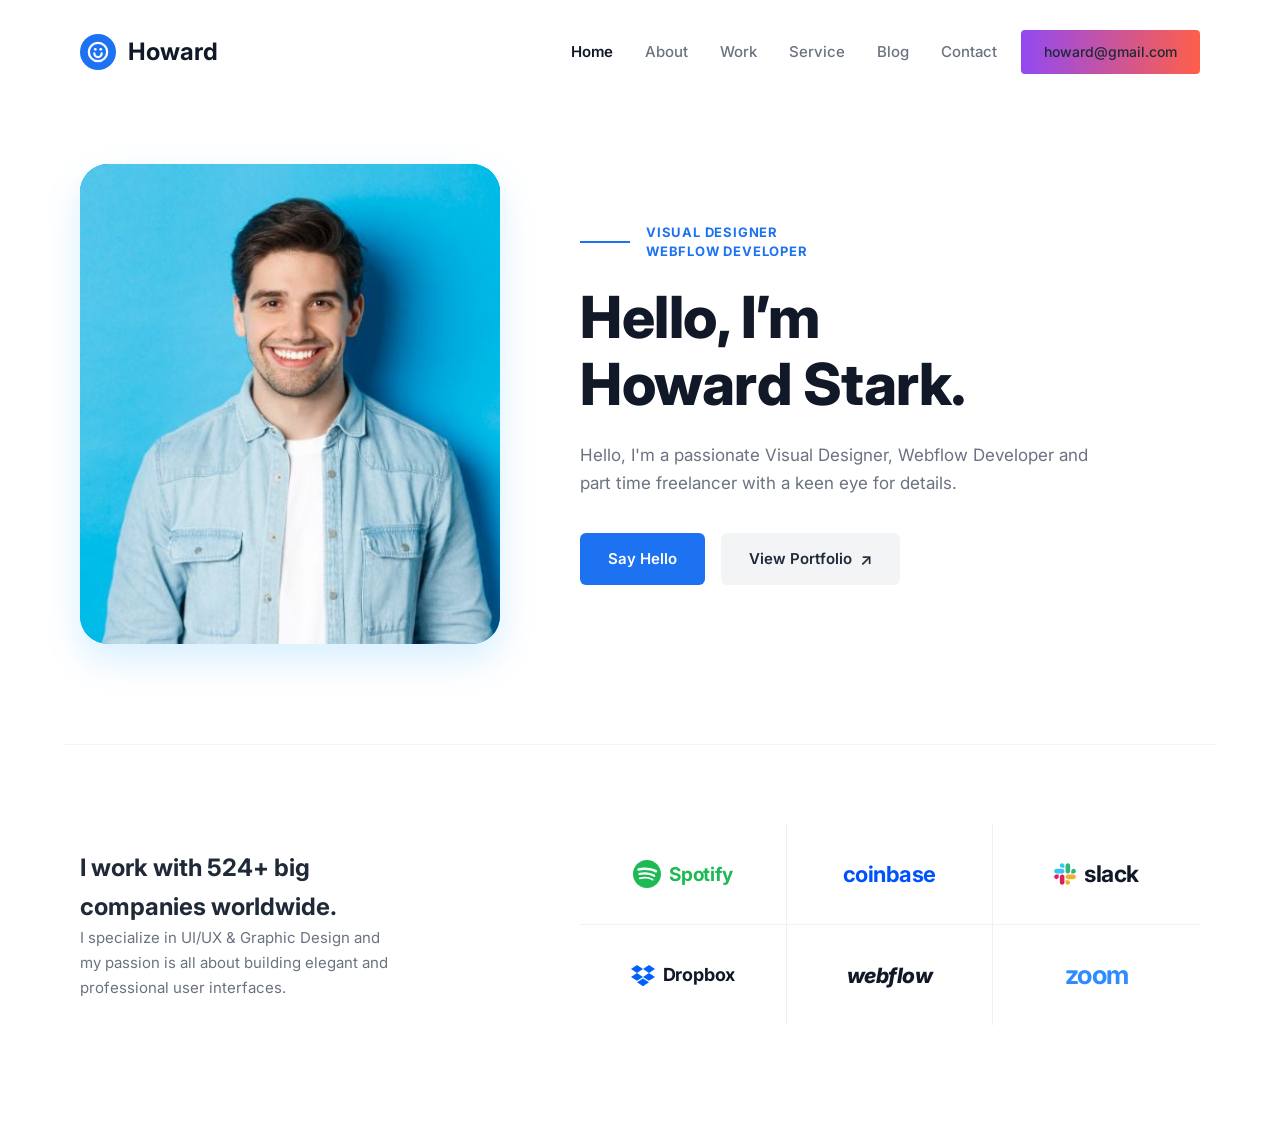
==== howard.html @ aff5c428 "update" ====
<!DOCTYPE html>
<html lang="vi">
<head>
  <meta charset="UTF-8">
  <meta name="viewport" content="width=device-width, initial-scale=1.0">
  <title>Howard</title>
  <link rel="preconnect" href="https://fonts.googleapis.com">
  <link rel="preconnect" href="https://fonts.gstatic.com" crossorigin>
  <link href="https://fonts.googleapis.com/css2?family=Inter:wght@400;500;600;700;800&display=swap" rel="stylesheet">
  
  <link rel="stylesheet" href="styles.css">
</head>
<body>

  <header class="header">
    <div class="container">
      <nav class="navbar">
        <a href="#" class="logo">
          <div class="logo-icon">
            <svg width="22" height="22" viewBox="0 0 24 24" fill="none" stroke="currentColor" stroke-width="2.5" stroke-linecap="round" stroke-linejoin="round">
              <circle cx="12" cy="12" r="10"></circle>
              <path d="M8 13.5a4 4 0 0 0 8 0"></path>
              <line x1="9" y1="9" x2="9.01" y2="9" stroke-width="3"></line>
              <line x1="15" y1="9" x2="15.01" y2="9" stroke-width="3"></line>
            </svg>
          </div>
          <span>Howard</span>
        </a>

        <ul class="nav-menu">
          <li><a href="#" class="nav-link active">Home</a></li>
          <li><a href="#about" class="nav-link">About</a></li>
          <li><a href="#work" class="nav-link">Work</a></li>
          <li><a href="#service" class="nav-link">Service</a></li>
          <li><a href="#blog" class="nav-link">Blog</a></li>
          <li><a href="#contact" class="nav-link">Contact</a></li>
        </ul>

        <a href="mailto:howard@gmail.com" class="header-email-btn">howard@gmail.com</a>
      </nav>
    </div>
  </header>

  <main class="main">
    <div class="container">
      <div class="main-wrapper">
        
        <div class="main-image-column">
          <div class="main-image-box">
            <img 
              src="images/img1.avif" 
              alt="Howard"
            >
          </div>
        </div>

        <div class="main-content-column">
          <div class="main-badge">
            <span class="main-badge-line"></span>
            <div class="main-badge-text">VISUAL DESIGNER<br>WEBFLOW DEVELOPER
            </div>
          </div>

          <h1 class="main-title">Hello, I’m<br>Howard Stark.
          </h1>

          <p class="main-description">Hello, I'm a passionate Visual Designer, Webflow Developer and part time freelancer with a keen eye for details.</p>

          <div class="main-actions">
            <a href="#contact" class="btn btn-primary">Say Hello</a>
            <a href="#portfolio" class="btn btn-secondary">
              View Portfolio <span class="btn-icon">&#8599;</span>
            </a>
          </div>
        </div>

      </div>
    </div>
  </main>

  <section class="content1">
    <div class="container">
      <div class="content1-wrapper">
        <div class="content1-info">
          <h2 class="content1-tittle">
            I work with 524+ big <br> companies worldwide.
          </h2>
          <p class="content1-description">
            I specialize in UI/UX & Graphic Design and <br>
            my passion is all about building elegant and <br>
            professional user interfaces.
          </p>
        </div>

        <div class="content1-grid">
                    <div class="content1-item">
            <div class="brand brand-spotify">
              <svg class="brand-icon" viewBox="0 0 24 24" fill="#1DB954" width="28" height="28">
                <path d="M12 0C5.373 0 0 5.373 0 12s5.373 12 12 12 12-5.373 12-12S18.627 0 12 0zm5.498 17.306c-.215.353-.674.464-1.027.25-2.82-1.722-6.37-2.112-10.55-1.157-.403.092-.807-.16-.9-.563-.092-.403.16-.807.563-.9 4.577-1.045 8.508-.598 11.66 1.343.354.214.464.674.254 1.027zm1.468-3.262c-.27.44-.848.578-1.288.308-3.227-1.984-8.147-2.557-11.964-1.398-.498.151-1.03-.136-1.181-.634-.151-.498.136-1.03.634-1.181 4.364-1.325 9.794-.683 13.491 1.587.44.27.578.848.308 1.328zm.126-3.4c-3.87-2.298-10.254-2.51-13.946-1.388-.593.18-1.223-.157-1.403-.75-.18-.593.157-1.223.75-1.403 4.243-1.288 11.285-1.036 15.753 1.617.533.316.707 1.008.391 1.541-.316.533-1.008.707-1.545.383z"/>
              </svg>
              <span class="brand-text spotify-text">Spotify</span>
            </div>
          </div>

          <!-- 2. Coinbase -->
          <div class="content1-item">
            <div class="brand brand-coinbase">
              <span class="brand-text coinbase-text">coinbase</span>
            </div>
          </div>

          <!-- 3. Slack -->
          <div class="content1-item">
            <div class="brand brand-slack">
              <svg class="brand-icon" viewBox="0 0 127 127" width="22" height="22">
                <path d="M27.2 80c0 7.3-5.9 13.2-13.2 13.2C6.7 93.2.8 87.3.8 80c0-7.3 5.9-13.2 13.2-13.2h13.2V80zm6.6 0c0-7.3 5.9-13.2 13.2-13.2 7.3 0 13.2 5.9 13.2 13.2v33c0 7.3-5.9 13.2-13.2 13.2-7.3 0-13.2-5.9-13.2-13.2V80z" fill="#E01E5A"/>
                <path d="M47 27.2c-7.3 0-13.2-5.9-13.2-13.2C33.8 6.7 39.7.8 47 .8c7.3 0 13.2 5.9 13.2 13.2v13.2H47zm0 6.6c7.3 0 13.2 5.9 13.2 13.2 0 7.3-5.9 13.2-13.2 13.2H14C6.7 60.2.8 54.3.8 47c0-7.3 5.9-13.2 13.2-13.2H47z" fill="#36C5F0"/>
                <path d="M99.8 47c0-7.3 5.9-13.2 13.2-13.2 7.3 0 13.2 5.9 13.2 13.2 0 7.3-5.9 13.2-13.2 13.2H99.8V47zm-6.6 0c0 7.3-5.9 13.2-13.2 13.2-7.3 0-13.2-5.9-13.2-13.2V14c0-7.3 5.9-13.2 13.2-13.2 7.3 0 13.2 5.9 13.2 13.2V47z" fill="#2EB67D"/>
                <path d="M80 99.8c7.3 0 13.2 5.9 13.2 13.2 0 7.3-5.9 13.2-13.2 13.2-7.3 0-13.2-5.9-13.2-13.2V99.8H80zm0-6.6c-7.3 0-13.2-5.9-13.2-13.2 0-7.3 5.9-13.2 13.2-13.2h33c7.3 0 13.2 5.9 13.2 13.2 0 7.3-5.9 13.2-13.2 13.2H80z" fill="#ECB22E"/>
              </svg>
              <span class="brand-text slack-text">slack</span>
            </div>
          </div>

          <!-- 4. Dropbox -->
          <div class="content1-item">
            <div class="brand brand-dropbox">
              <svg class="brand-icon" viewBox="0 0 24 24" fill="#0061FF" width="24" height="24">
                <path d="M6 2l6 3.96L6 9.92 0 5.96 6 2zm12 0l6 3.96-6 3.96-6-3.96L18 2zM0 13.88l6-3.96 6 3.96-6 3.96-6-3.96zm24 0l-6-3.96-6 3.96 6 3.96 6-3.96zM6 19.34l6-3.96 6 3.96-6 3.96-6-3.96z"/>
              </svg>
              <span class="brand-text dropbox-text">Dropbox</span>
            </div>
          </div>

          <!-- 5. Webflow -->
          <div class="content1-item">
            <div class="brand brand-webflow">
              <span class="brand-text webflow-text">webflow</span>
            </div>
          </div>

          <!-- 6. Zoom -->
          <div class="content1-item">
            <div class="brand brand-zoom">
              <span class="brand-text zoom-text">zoom</span>
            </div>
          </div>

        </div>
      </div>
    </div>
  </section>
</body>
</html>
---- styles.css ----
* {
  margin: 0;
  padding: 0;
  box-sizing: border-box;
}

body {
  font-family: 'Inter', -apple-system, BlinkMacSystemFont, 'Segoe UI', Roboto, sans-serif;
  background-color: #ffffff;
  color: #1f2937;
  line-height: 1.6;
}

.container {
  max-width: 1200px;
  margin: 0 auto;
  padding: 0 40px;
}

/*  Header Styles */
.header {
  padding: 30px 0;
}

.navbar {
  display: flex;
  align-items: center;
  justify-content: flex-start;
}

.logo {
  display: flex;
  align-items: center;
  gap: 12px;
  margin-right: auto;
  text-decoration: none;
  color: #111827;
  font-size: 24px;
  font-weight: 700;
}

.logo-icon {
  width: 36px;
  height: 36px;
  border-radius: 50%;
  background-color: #1d72f2;
  display: flex;
  align-items: center;
  justify-content: center;
  color: #ffffff;
}

.nav-menu {
  display: flex;
  order: 1;
  list-style: none;
  gap: 32px;
}

.nav-link {
  text-decoration: none;
  font-size: 15px;
  color: #6b7280;
  font-weight: 500;
  transition: color 0.2s ease;
}

.nav-link.active,
.nav-link:hover {
  color: #111827;
  font-weight: 600;
}

.header-email-btn {
  order: 2;
  margin-left: 24px;
  text-decoration: none;
  font-size: 14px;
  font-weight: 500;
  color: #1f2937;
  padding: 10px 22px;
  border-radius: 4px;
  background: #ffffff;
  border: 1.5px solid transparent;
  background-image: linear-gradient(90deg, #9249f2, #ff5f49);
  background-origin: border-box;
  background-clip: border-box;
  transition: transform 0.2s ease, box-shadow 0.2s ease;
}

.header-email-btn:hover {
  transform: translateY(-2px);
  box-shadow: 0 4px 12px rgba(146, 73, 242, 0.15);
}

/* Main Section */
.main {
  padding: 60px 0 100px 0;
}

.main-wrapper {
  display: flex;
  align-items: center;
  gap: 80px;
}

.main-image-column {
  flex: 0 0 420px;
}

.main-image-box {
  width: 100%;
  height: 480px;
  background-color: #0099ff;
  border-radius: 28px;
  overflow: hidden;
  box-shadow: 0 16px 36px rgba(0, 153, 255, 0.16);
}

.main-image-box img {
  width: 100%;
  height: 100%;
  object-fit: cover;
  object-position: center top;
  display: block;
}

.main-content-column {
  flex: 1;
}

.main-badge {
  display: flex;
  align-items: center;
  gap: 16px;
  margin-bottom: 24px;
}

.main-badge-line {
  width: 50px;
  height: 2px;
  background-color: #1d72f2;
}

.main-badge-text {
  font-size: 13px;
  font-weight: 700;
  letter-spacing: 0.8px;
  color: #1d72f2;
  line-height: 1.4;
  text-transform: uppercase;
}

.main-title {
  font-size: 58px;
  font-weight: 800;
  line-height: 1.15;
  color: #111827;
  letter-spacing: -0.5px;
  margin-bottom: 24px;
}

.main-description {
  font-size: 17px;
  color: #6b7280;
  line-height: 1.65;
  max-width: 520px;
  margin-bottom: 36px;
}

.main-actions {
  display: flex;
  align-items: center;
  gap: 16px;
}

.btn {
  display: inline-flex;
  align-items: center;
  justify-content: center;
  gap: 8px;
  padding: 14px 28px;
  font-size: 15px;
  font-weight: 600;
  text-decoration: none;
  border-radius: 6px;
  cursor: pointer;
  border: none;
  transition: all 0.2s ease;
}

.btn-primary {
  background-color: #1d72f2;
  color: #ffffff;
}

.btn-primary:hover {
  background-color: #1558bf;
  transform: translateY(-2px);
  box-shadow: 0 4px 14px rgba(29, 114, 242, 0.35);
}

.btn-secondary {
  background-color: #f3f4f6;
  color: #1f2937;
}

.btn-secondary:hover {
  background-color: #e5e7eb;
  transform: translateY(-2px);
}

.btn-icon {
  font-size: 16px;
  display: inline-block;
  line-height: 1;
}

.content1 {
  padding: 80px 0 120px 0;
  position: relative;
}

.content1::before {
  content: "";
  position: absolute;
  top: 0;
  left: 50%;
  width: 90%;
  max-width: 1200px;
  border-top: 1px solid #f3f4f6;
  transform: translateX(-50%);
}

.content1-wrapper {
  display: flex;
  align-items: center;
  justify-content: space-between;
  gap: 60px;
}

.content1-info {
  flex: 0 0 380px;
}

.content1-title {
  font-size: 38px;
  font-weight: 800;
  line-height: 1.25;
  color: #111827;
  letter-spacing: -0.5px;
  margin-bottom: 20px;
}

.content1-description {
  font-size: 15px;
  color: #6b7280;
  line-height: 1.65;
}

.content1-grid {
  flex: 1;
  display: grid;
  grid-template-columns: repeat(3, 1fr);
  max-width: 620px;
}

.content1-item {
  display: flex;
  align-items: center;
  justify-content: center;
  padding: 36px 24px;
  min-height: 100px;
  border-right: 1px solid #eef0f3;
  border-bottom: 1px solid #eef0f3;
  transition: transform 0.2s ease, opacity 0.2s ease;
}

.content1-item:nth-child(3n) {
  border-right: none;
}

.content1-item:nth-child(n + 4) {
  border-bottom: none;
}

.content1-item:hover {
  opacity: 0.85;
  transform: translateY(-2px);
}

.brand {
  display: inline-flex;
  align-items: center;
  gap: 8px;
  user-select: none;
}

.brand-text {
  font-family: 'Inter', sans-serif;
  line-height: 1;
}

/* 1. Spotify */
.spotify-text {
  font-size: 19px;
  font-weight: 700;
  color: #1DB954;
  letter-spacing: -0.3px;
}

/* 2. Coinbase */
.coinbase-text {
  font-size: 22px;
  font-weight: 700;
  color: #0052FF;
  letter-spacing: -0.5px;
}

/* 3. Slack */
.slack-text {
  font-size: 23px;
  font-weight: 700;
  color: #111827;
  letter-spacing: -0.5px;
}

/* 4. Dropbox */
.dropbox-text {
  font-size: 18px;
  font-weight: 700;
  color: #111827;
  letter-spacing: -0.2px;
}

/* 5. Webflow */
.webflow-text {
  font-size: 21px;
  font-weight: 800;
  font-style: italic;
  color: #111827;
  letter-spacing: -0.5px;
}

/* 6. Zoom */
.zoom-text {
  font-size: 26px;
  font-weight: 700;
  color: #2D8CFF;
  letter-spacing: -0.8px;
}
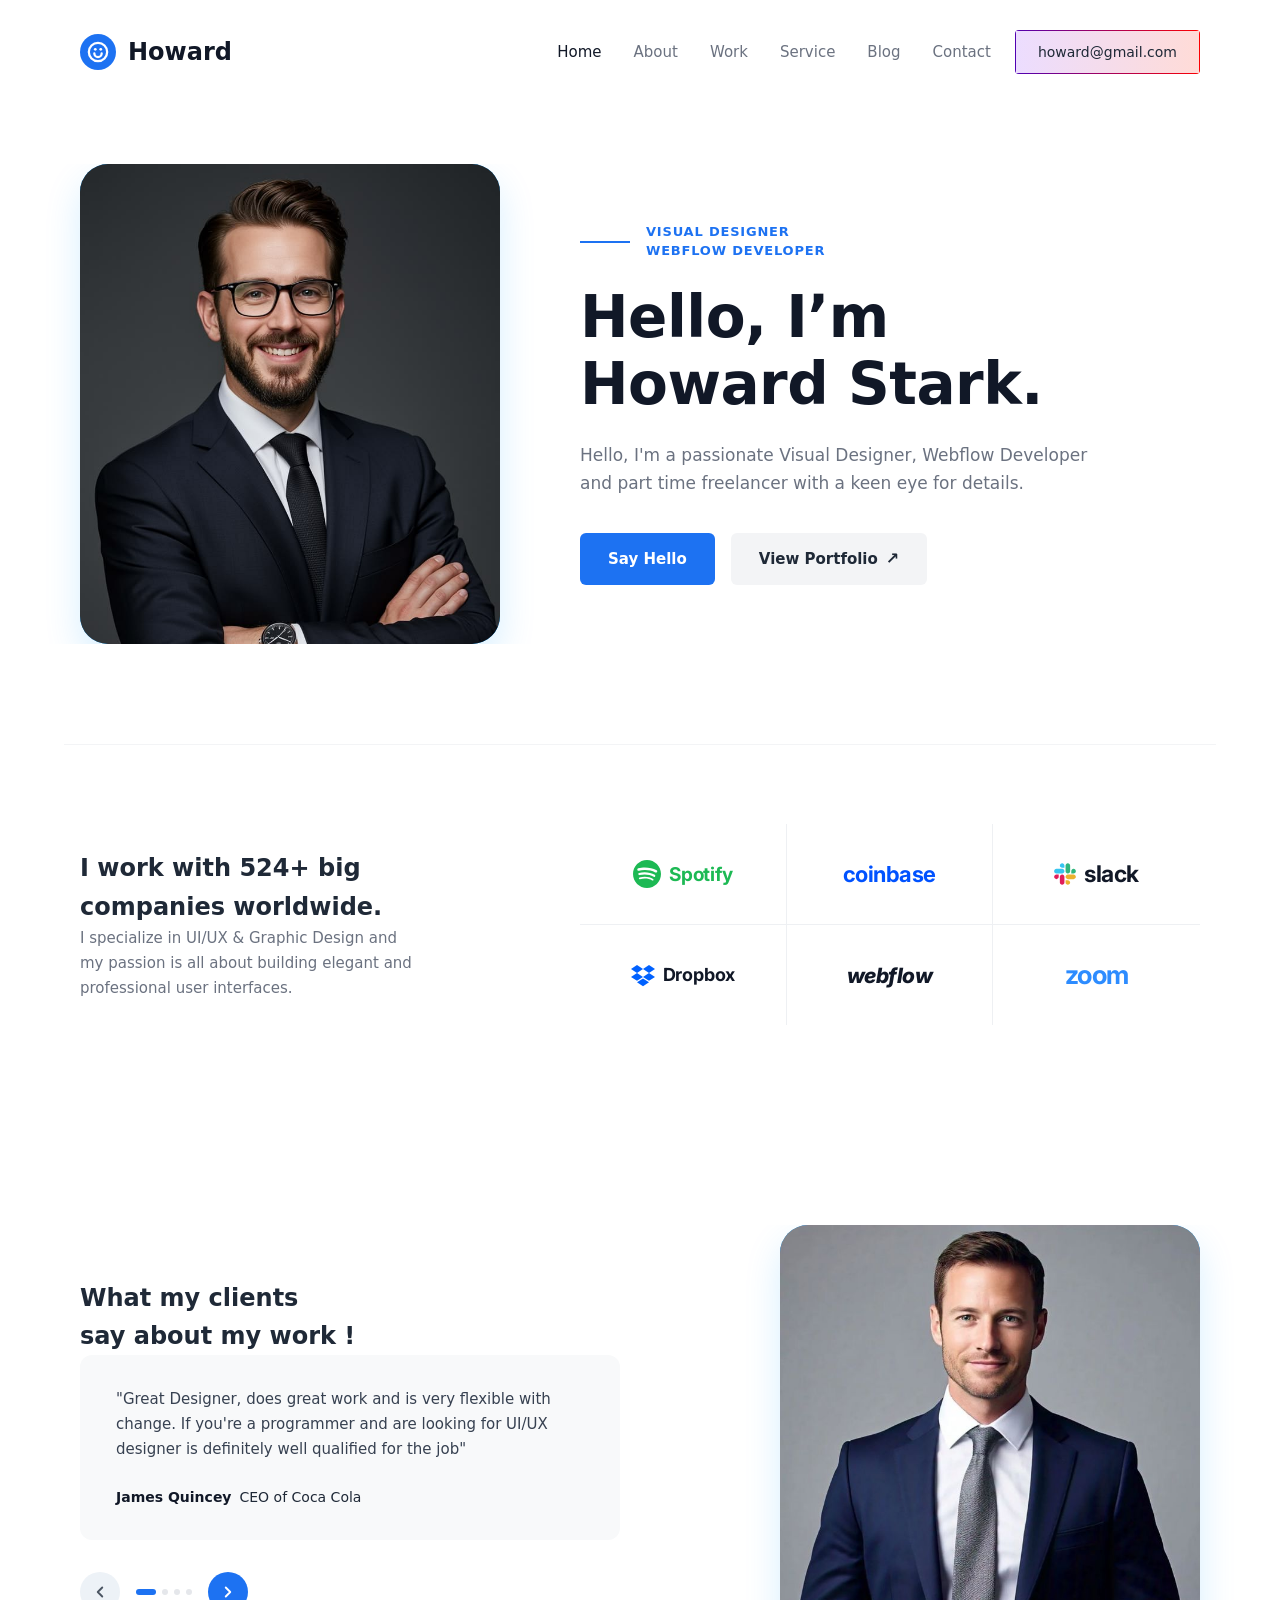
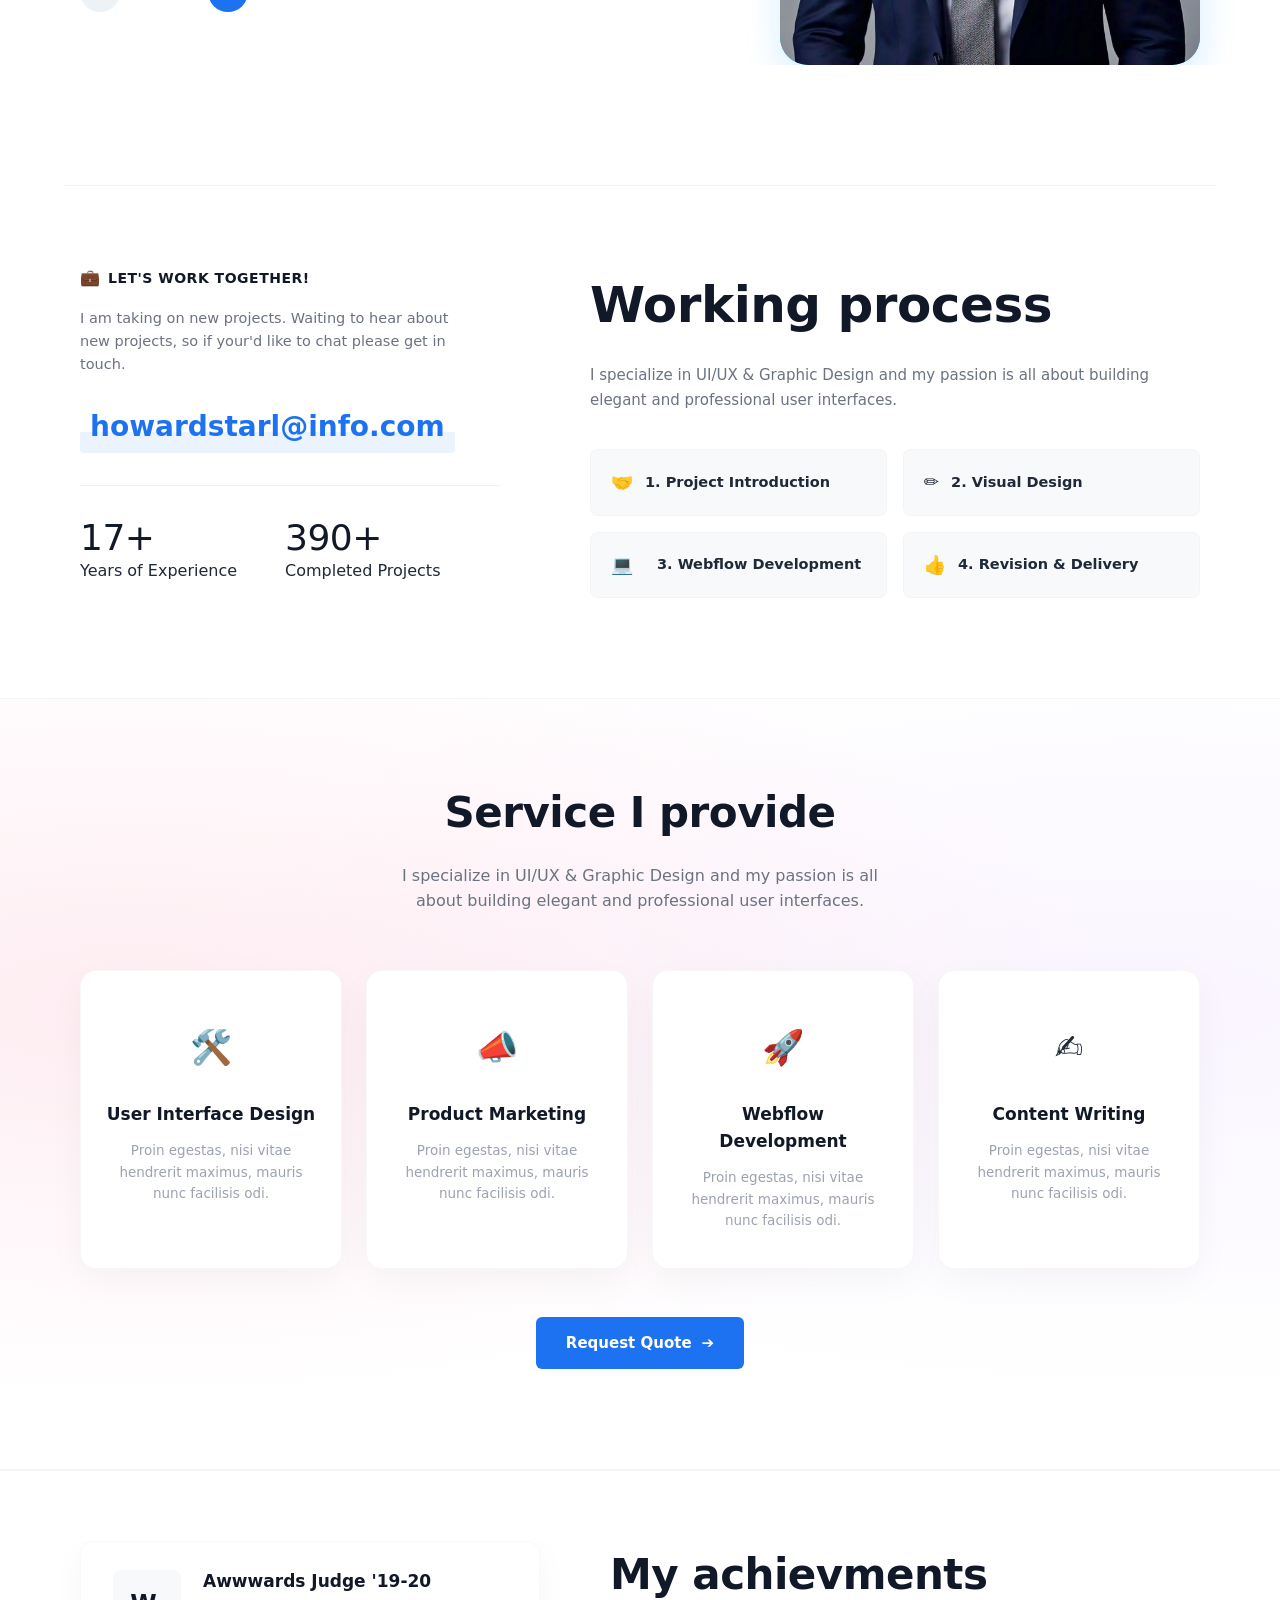
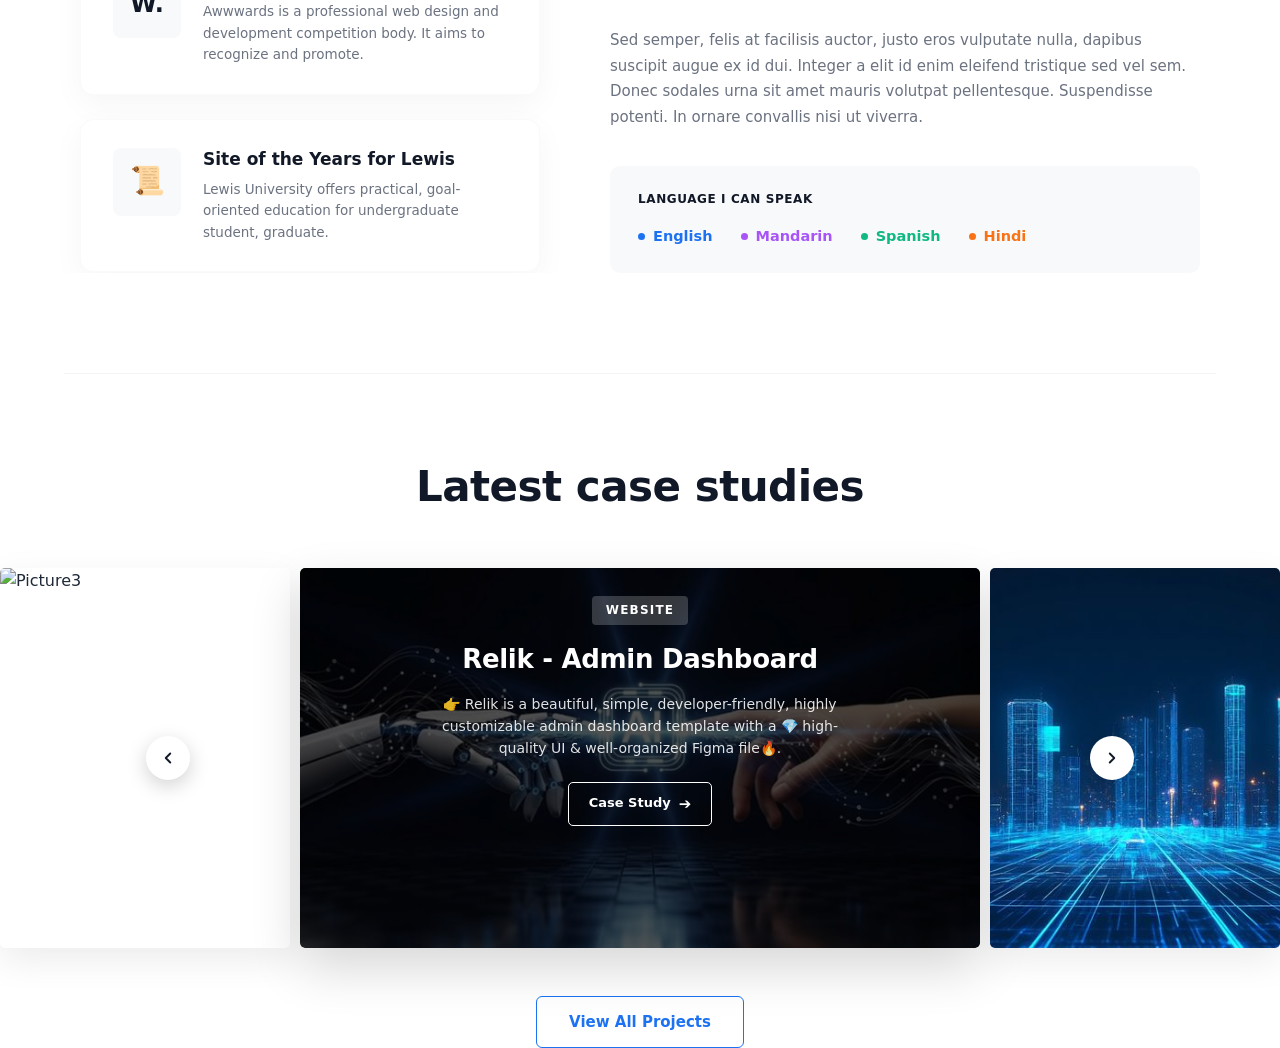
==== commit 784d338b: "update" ====
--- a/howard.html
+++ b/howard.html
@@ -1,5 +1,5 @@
 <!DOCTYPE html>
-<html lang="vi">
+<html lang="en">
 <head>
   <meta charset="UTF-8">
   <meta name="viewport" content="width=device-width, initial-scale=1.0">
@@ -48,7 +48,7 @@
         <div class="main-image-column">
           <div class="main-image-box">
             <img 
-              src="images/img1.avif" 
+              src="images/img1.jpg" 
               alt="Howard"
             >
           </div>
@@ -150,5 +150,300 @@
       </div>
     </div>
   </section>
+
+  <section class="content2">
+    <div class="container">
+      <div class="content2-wrapper">
+        <div class="content2-content">
+          <h2 class="content2-tittle">
+            What my clients <br> say about my work ! 
+          </h2>
+
+          <div class="content2-card">
+            <p class="content2-quote">
+              "Great Designer, does great work and is very flexible with change. If you're a programmer and are looking for UI/UX designer is definitely well qualified for the job"
+            </p>
+
+            <div class="content2-author">
+              <span class="author-name">James Quincey</span>
+              <span class="author-tole">CEO of Coca Cola</span>
+            </div>
+          </div>
+
+          <div class="content2-controls">
+            <button class="slider-btn btn-prev">
+              <svg width="18" height="18" viewBox="0 0 24 24" fill="none" stroke="currentColor" stroke-width="2.5" stroke-linecap="round" stroke-linejoin="round">
+                <polyline points="15 18 9 12 15 6"></polyline>
+              </svg>
+            </button>
+
+            <div class="slider-dots">
+              <span class="dot dot-active"></span>
+              <span class="dot"></span>
+              <span class="dot"></span>
+              <span class="dot"></span>
+            </div>
+
+            <button class="slider-btn btn-next">
+              <svg width="18" height="18" viewBox="0 0 24 24" fill="none" stroke="currentColor" stroke-width="2.5" stroke-linecap="round" stroke-linejoin="round">
+                <polyline points="9 18 15 12 9 6"></polyline>
+              </svg>
+            </button>
+
+          </div>
+        </div>
+
+        <div class="content2-image-column">
+          <div class="content2-image-box">
+            <img src="images/img2.jpg" alt="Picture2">
+          </div>
+        </div>
+
+      </div>
+    </div>
+  </section>
+
+  <section class="process-section" id="process">
+    <div class="container">
+      <div class="process-wrapper">
+
+        <div class="process-column-left">
+          <div class="process-badge">
+            <span class="process-badge-icon">&#128188;</span>
+            <span class="process-badge-text">LET'S WORK TOGETHER!</span>
+          </div>
+
+          <p class="process-intro">
+            I am taking on new projects. Waiting to hear about new projects, so if your'd like to chat please get in touch.
+          </p>
+
+          <div class="process-email-box">
+            <a href="mailto:howardstark@info.com" class="process-email">
+              howardstarl@info.com
+            </a>
+          </div>
+
+          <div class="process-divider"></div>
+
+          <div class="stats-row">
+            <div class="stats-item">
+              <span class="stats-number">17+</span> <br>
+              <span class="stats-label">Years of Experience</span>
+            </div>
+            <div class="stats-item">
+              <span class="stats-number">390+</span> <br>
+              <span class="stats=label">Completed Projects</span>
+            </div>
+          </div>
+        </div>
+        
+        <div class="process-column-right">
+          <h2 class="process-title">Working process</h2>
+          <p class="process-description">
+            I specialize in UI/UX & Graphic Design and my passion is all about building elegant and professional user interfaces.
+          </p>
+
+          <div class="process-steps-grid">
+            <div class="step-card">
+              <span class="step-icon">&#129309;</span>
+              <span class="step-text">1. Project Introduction</span>
+            </div>
+
+            <div class="step-card">
+              <span class="step-icon">&#9999;&#65039;</span>
+              <span class="step-text">2. Visual Design</span>
+            </div>
+
+            <div class="step-card">
+              <span class="step-icon">&#128187;</span>
+              <span class="step-icon"></span>
+              <span class="step-text">3. Webflow Development</span>
+            </div>
+
+            <div class="step-card">
+              <span class="step-icon">&#128077;</span>
+              <span class="step-text">4. Revision & Delivery</span>
+            </div>
+
+          </div>
+        </div>
+
+      </div>
+    </div>
+  </section>
+
+  <section class="services-section">
+    <div class="container">
+      
+      <div class="section-header-center">
+        <h2 class="section-title">Service I provide</h2>
+        <p class="section-description">
+          I specialize in UI/UX & Graphic Design and my passion is all<br>
+          about building elegant and professional user interfaces.
+        </p>
+      </div>
+
+      <div class="services-grid">
+        
+        <div class="service-card">
+          <div class="service-icon-box">
+            <span class="service-icon">&#128736;&#65039;</span>
+          </div>
+          <h3 class="service-title">User Interface Design</h3>
+          <p class="service-description1">
+            Proin egestas, nisi vitae hendrerit maximus, mauris nunc facilisis odi.
+          </p>
+        </div>
+
+        <div class="service-card">
+          <div class="service-icon-box">
+            <span class="service-icon">&#128227;</span>
+          </div>
+          <h3 class="service-title">Product Marketing</h3>
+          <p class="service-description1">
+            Proin egestas, nisi vitae hendrerit maximus, mauris nunc facilisis odi.
+          </p>
+        </div>
+
+        <div class="service-card">
+          <div class="service-icon-box">
+            <span class="service-icon">&#128640;</span>
+          </div>
+          <h3 class="service-title">Webflow Development</h3>
+          <p class="service-description1">
+            Proin egestas, nisi vitae hendrerit maximus, mauris nunc facilisis odi.
+          </p>
+        </div>
+
+        <div class="service-card">
+          <div class="service-icon-box">
+            <span class="service-icon">&#9997;&#65039;</span>
+          </div>
+          <h3 class="service-title">Content Writing</h3>
+          <p class="service-description1">
+            Proin egestas, nisi vitae hendrerit maximus, mauris nunc facilisis odi.
+          </p>
+        </div>
+
+      </div>
+
+      <div class="services-button">
+        <a href="#contact" class="btn btn-primary btn-quote">
+          Request Quote <span class="button-circle">&#10132;</span>
+        </a>
+      </div>
+
+    </div>
+  </section>
+
+  <section class="achievements-section">
+    <div class="container">
+      <div class="achievements-wrapper">
+        <div class="achievements-cards-column">
+          
+          <div class="achievement-card">
+            <div class="achievement-icon-box">
+              <span class="achievement-logo-text">W.</span>
+            </div>
+            <div class="achievement-info">
+              <h3 class="achievement-title">Awwwards Judge '19-20</h3>
+              <p class="achievement-description">
+                Awwwards is a professional web design and development competition body. It aims to recognize and promote.
+              </p>
+            </div>
+          </div>
+
+          <div class="achievement-card">
+            <div class="achievement-icon-box">
+              <span class="achievement-emoji">&#128220;</span>
+            </div>
+            <div class="achievement-info">
+              <h3 class="achievement-title">Site of the Years for Lewis</h3>
+              <p class="achievement-description">
+                Lewis University offers practical, goal-oriented education for undergraduate student, graduate.
+              </p>
+            </div>
+          </div>
+
+        </div>
+
+        <div class="achievements-content-column">
+          <h2 class="achievements-title">My achievments</h2>
+          <p class="achievements-description1">
+            Sed semper, felis at facilisis auctor, justo eros vulputate nulla, dapibus suscipit augue ex id dui. Integer a elit id enim eleifend tristique sed vel sem. Donec sodales urna sit amet mauris volutpat pellentesque. Suspendisse potenti. In ornare convallis nisi ut viverra.
+          </p>
+
+          <div class="languages-box">
+            <div class="languages-heading">LANGUAGE I CAN SPEAK</div>
+            <ul class="languages-list">
+              <li class="language-item language-english">
+                <span class="language-dot"></span> English
+              </li>
+              <li class="language-item language-mandarin">
+                <span class="language-dot"></span> Mandarin
+              </li>
+              <li class="language-item language-spanish">
+                <span class="language-dot"></span> Spanish
+              </li>
+              <li class="language-item language-hindi">
+                <span class="language-dot"></span> Hindi
+              </li>
+            </ul>
+          </div>
+        </div>
+
+      </div>
+    </div>
+  </section>
+
+  <section class="sliders-section">
+    <div class="container">
+
+        <h2 class="slider-center-title">Latest case studies</h2>
+
+        <div class="slider-case">
+          <div class="case-card">
+            <img src="images/img3.jpg" alt="Picture3" class="case-card-img">
+            <button class="carousel-button button-left">
+              <svg width="18" height="18" viewBox="0 0 24 24" fill="none" stroke="currentColor" stroke-width="2.5" stroke-linecap="round" stroke-linejoin="round">
+                <polyline points="15 18 9 12 15 6"></polyline>
+              </svg>
+            </button>
+          </div>
+
+          <div class="case-card case-card-active">
+            <img src="images/img4.jpg" alt="Picture4" class="case-card-img">
+
+            <div class="case-card-overlay">
+              <span class="case-badge">WEBSITE</span>
+              <h3 class="case-title">Relik - Admin Dashboard</h3>
+              <p class="case-description">
+                👉 Relik is a beautiful, simple, developer-friendly, highly customizable admin dashboard template with a 💎 high-quality UI & well-organized Figma file🔥.
+              </p>
+              <a href="#case-study" class="button-case">
+                Case Study <span class="button-circle">&#10132;</span>
+              </a>
+            </div>
+          </div>
+
+          <div class="case-card">
+            <img src="images/img5.jpg" alt="Picture5" class="case-card-img">
+            <button class="carousel-button button-right">
+            <svg width="18" height="18" viewBox="0 0 24 24" fill="none" stroke="currentColor" stroke-width="2.5" stroke-linecap="round" stroke-linejoin="round">
+              <polyline points="9 18 15 12 9 6"></polyline>
+            </svg> 
+            </button>
+          </div>
+
+        </div>
+
+          <div class="button-detail">
+            <a href="#project" class="button-outline-primary">View All Projects</a>
+          </div>
+
+    </div>
+  </section>
+
 </body>
 </html>
+
--- a/styles.css
+++ b/styles.css
@@ -5,13 +5,15 @@
 }
 
 body {
-  font-family: 'Inter', -apple-system, BlinkMacSystemFont, 'Segoe UI', Roboto, sans-serif;
+  font-family: system-ui;
   background-color: #ffffff;
   color: #1f2937;
   line-height: 1.6;
+  overflow-x: hidden;
 }
 
 .container {
+  overflow: hidden;
   max-width: 1200px;
   margin: 0 auto;
   padding: 0 40px;
@@ -68,7 +70,6 @@
 .nav-link.active,
 .nav-link:hover {
   color: #111827;
-  font-weight: 600;
 }
 
 .header-email-btn {
@@ -82,14 +83,15 @@
   border-radius: 4px;
   background: #ffffff;
   border: 1.5px solid transparent;
-  background-image: linear-gradient(90deg, #9249f2, #ff5f49);
+  background-image: linear-gradient(90deg, #d3b1ff70, #ffb8af80);
   background-origin: border-box;
   background-clip: border-box;
   transition: transform 0.2s ease, box-shadow 0.2s ease;
+  border: 1.5px solid transparent;
+  border-image: linear-gradient(265deg, #ff0000, #4e00b4) 1;
 }
 
 .header-email-btn:hover {
-  transform: translateY(-2px);
   box-shadow: 0 4px 12px rgba(146, 73, 242, 0.15);
 }
 
@@ -348,4 +350,722 @@
   font-weight: 700;
   color: #2D8CFF;
   letter-spacing: -0.8px;
+}
+
+/* Content 2 Section */
+.content2 {
+  padding: 80px 0 120px 0;
+}
+
+.content2-wrapper {
+  display: flex;
+  align-items: center;
+  justify-content: space-between;
+  gap: 70px;
+}
+
+.content2-content {
+  flex: 1;
+  max-width: 540px;
+}
+
+.content2-title {
+  font-size: 42px;
+  font-weight: 800;
+  line-height: 1.2;
+  color: #111827;
+  letter-spacing: -0.5px;
+  margin-bottom: 32px;
+}
+
+.content2-card {
+  background-color: #f8f9fa;
+  border-radius: 12px;
+  padding: 32px 36px;
+  margin-bottom: 32px;
+}
+
+.content2-quote {
+  font-size: 15px;
+  color: #374151;
+  line-height: 1.65;
+  margin-bottom: 24px;
+}
+
+.content2-author {
+  display: flex;
+  align-items: baseline;
+  gap: 8px;
+  font-size: 14px;
+}
+
+.author-name {
+  font-weight: 700;
+  color: #111827;
+}
+
+.author-role {
+  color: #9ca3af;
+  font-weight: 400;
+}
+
+.content2-controls {
+  display: flex;
+  align-items: center;
+  gap: 16px;
+}
+
+.slider-btn {
+  width: 40px;
+  height: 40px;
+  border-radius: 50%;
+  border: none;
+  cursor: pointer;
+  display: flex;
+  align-items: center;
+  justify-content: center;
+  transition: all 0.2s ease;
+}
+
+.btn-prev {
+  background-color: #edf2f7;
+  color: #4b5563;
+}
+
+.btn-prev:hover {
+  background-color: #e2e8f0;
+  color: #1f2937;
+}
+
+.btn-next {
+  background-color: #1d72f2;
+  color: #ffffff;
+}
+
+.btn-next:hover {
+  background-color: #1558bf;
+  transform: translateY(-2px);
+  box-shadow: 0 4px 12px rgba(29, 114, 242, 0.35);
+}
+
+.slider-dots {
+  display: flex;
+  align-items: center;
+  gap: 6px;
+}
+
+.dot {
+  width: 6px;
+  height: 6px;
+  border-radius: 50%;
+  background-color: #e5e7eb;
+  transition: all 0.2s ease;
+}
+
+.dot.dot-active {
+  width: 20px;
+  border-radius: 4px;
+  background-color: #1d72f2;
+}
+
+.content2-image-column {
+  flex: 0 0 420px;
+}
+
+.content2-image-box {
+  width: 100%;
+  height: 440px;
+  background-color: #0099ff;
+  border-radius: 28px;
+  overflow: hidden;
+  box-shadow: 0 16px 36px rgba(0, 153, 255, 0.16);
+}
+
+.content2-image-box img {
+  width: 100%;
+  height: 100%;
+  object-fit: cover;
+  object-position: center top;
+  display: block;
+}
+
+/* Process Section */
+.process-section::before {
+  content: "";
+  position: absolute;
+  top: 0;
+  left: 50%;
+  width: 90%;
+  max-width: 1200px;
+  border-top: 1px solid #f3f4f6;
+  transform: translateX(-50%);
+}
+
+.process-section {
+  padding: 80px 0 100px 0;
+  position: relative;
+}
+
+.process-wrapper {
+  display: flex;
+  align-items: flex-start;
+  justify-content: space-between;
+  gap: 70px;
+}
+
+.process-column-left {
+  flex: 0 0 440px;
+}
+
+.process-badge {
+  display: flex;
+  align-items: center;
+  gap: 8px;
+  margin-bottom: 16px;
+}
+
+.process-badge-icon {
+  font-size: 16px;
+}
+
+.process-badge-text {
+  font-size: 14px;
+  font-weight: 600;
+  color: #111827;
+  letter-spacing: 0.5px;
+}
+
+.process-intro {
+  font-size: 14.5px;
+  color: #6b7280;
+  line-height: 1.6;
+  margin-bottom: 24px;
+  max-width: 380px;
+}
+
+.process-email-box {
+  display: inline-block;
+  margin-bottom: 32px;
+}
+
+.process-email {
+  font-size: 28px;
+  font-weight: 800;
+  color: #1d72f2;
+  text-decoration: none;
+  background: linear-gradient(to bottom, #ffffff 60%, #ebf3fe 40%);
+  padding: 4px 10px;
+  border-radius: 4px;
+  display: inline-block;
+  transition: opacity 0.2s ease, background-color 0.2s ease;
+}
+
+.process-divider {
+  height: 1px;
+  background-color: #f1f2f4;
+  margin-bottom: 32px;
+  max-width: 420px;
+}
+
+.stats-row {
+  display: flex;
+  align-items: flex-start;
+  gap: 48px;
+}
+
+.stat-item {
+  display: flex;
+  flex-direction: column;
+}
+
+.stats-number {
+  font-size: 36px;
+  font-weight: 400;
+  color: #111827;
+  line-height: 1.1;
+  margin-bottom: 6px;
+  letter-spacing: -0.5px;
+}
+
+.stat-label {
+  font-size: 13px;
+  color: #6b7280;
+  font-weight: 500;
+}
+
+
+.process-title {
+  font-size: 50px;
+  font-weight: 600;
+  color: #111827;
+  letter-spacing: -0.5px;
+  margin-bottom: 18px;
+}
+
+.process-description {
+  font-size: 15px;
+  color: #6b7280;
+  line-height: 1.65;
+  margin-bottom: 36px;
+}
+
+.process-steps-grid {
+  display: grid;
+  grid-template-columns: repeat(2, 1fr);
+  gap: 16px;
+}
+
+.step-card {
+  background-color: #f8f9fa;
+  border-radius: 8px;
+  padding: 18px 20px;
+  display: flex;
+  align-items: center;
+  gap: 12px;
+  border: 1px solid rgba(0, 0, 0, 0.02);
+  transition: transform 0.2s ease, background-color 0.2s ease;
+}
+
+.step-card:hover {
+  background-color: #f1f3f5;
+  transform: translateY(-2px);
+}
+
+.step-icon {
+  font-size: 18px;
+  display: inline-block;
+}
+
+.step-text {
+  font-size: 14.5px;
+  font-weight: 600;
+  color: #1f2937;
+}
+
+/* Service Section */
+.services-section {
+  padding: 80px 0 100px 0;
+  border-top: 1px solid #f3f4f6;
+  border-bottom: 1px solid #f3f4f6;
+  background: radial-gradient(ellipse at 10% 40%, rgba(254, 215, 226, 0.45) 0%, rgba(255, 255, 255, 0) 60%),
+              radial-gradient(ellipse at 90% 40%, rgba(243, 232, 255, 0.45) 0%, rgba(255, 255, 255, 0) 60%),
+              #ffffff;
+}
+
+.section-header-center {
+  text-align: center;
+  margin-bottom: 56px;
+}
+
+.section-title {
+  font-size: 42px;
+  font-weight: 800;
+  color: #111827;
+  letter-spacing: -0.5px;
+  margin-bottom: 16px;
+}
+
+.section-description {
+  font-size: 16px;
+  color: #6b7280;
+  line-height: 1.6;
+  max-width: 600px;
+  margin: 0 auto;
+}
+
+.services-grid {
+  display: grid;
+  grid-template-columns: repeat(4, 1fr);
+  gap: 24px;
+  margin-bottom: 48px;
+}
+
+.service-card {
+  background-color: #ffffff;
+  border-radius: 16px;
+  padding: 44px 24px 36px 24px;
+  text-align: center;
+  box-shadow: 0 12px 36px rgba(0, 0, 0, 0.04);
+  border: 1px solid rgba(0, 0, 0, 0.03);
+  transition: transform 0.25s ease, box-shadow 0.25s ease;
+}
+
+.service-card:hover {
+  transform: translateY(-6px);
+  box-shadow: 0 20px 48px rgba(0, 0, 0, 0.08);
+}
+
+.service-icon-box {
+  width: 64px;
+  height: 64px;
+  margin: 0 auto 22px auto;
+  display: flex;
+  align-items: center;
+  justify-content: center;
+}
+
+.service-icon {
+  font-size: 34px;
+  display: inline-block;
+}
+
+.service-title {
+  font-size: 17px;
+  font-weight: 700;
+  color: #111827;
+  margin-bottom: 12px;
+}
+
+.service-description1 {
+  font-size: 13.5px;
+  color: #9ca3af;
+  line-height: 1.6;
+}
+
+.services-button {
+  text-align: center;
+}
+
+.btn-quote {
+  padding: 14px 30px;
+  font-size: 15px;
+  font-weight: 600;
+  display: inline-flex;
+  align-items: center;
+  gap: 10px;
+  border-radius: 6px;
+}
+
+.button-circle {
+  font-size: 15px;
+  display: inline-block;
+}
+
+/* Achievments Section */
+.achievements-section {
+  padding: 70px 0 100px 0;
+  border-top: 1px solid #f3f4f6;
+}
+
+.achievements-wrapper {
+  display: flex;
+  align-items: flex-start;
+  justify-content: space-between;
+  gap: 70px;
+}
+
+.achievements-cards-column {
+  flex: 0 0 460px;
+  display: flex;
+  flex-direction: column;
+  gap: 24px;
+}
+
+.achievement-card {
+  background-color: #ffffff;
+  border-radius: 14px;
+  padding: 28px 32px;
+  box-shadow: 0 10px 32px rgba(0, 0, 0, 0.04);
+  border: 1px solid rgba(0, 0, 0, 0.02);
+  display: flex;
+  align-items: flex-start;
+  gap: 22px;
+  transition: transform 0.2s ease, box-shadow 0.2s ease;
+}
+
+.achievement-card:hover {
+  transform: translateY(-3px);
+  box-shadow: 0 16px 40px rgba(0, 0, 0, 0.07);
+}
+
+.achievement-icon-box {
+  width: 68px;
+  height: 68px;
+  border-radius: 8px;
+  background-color: #f8f9fa;
+  flex: 0 0 68px;
+  display: flex;
+  align-items: center;
+  justify-content: center;
+}
+
+.achievement-logo-text {
+  font-size: 24px;
+  font-weight: 800;
+  color: #111827;
+}
+
+.achievement-emoji {
+  font-size: 28px;
+}
+
+.achievement-info {
+  flex: 1;
+}
+
+.achievement-title {
+  font-size: 17px;
+  font-weight: 700;
+  color: #111827;
+  margin-bottom: 8px;
+  line-height: 1.35;
+}
+
+.achievement-description {
+  font-size: 13.5px;
+  color: #6b7280;
+  line-height: 1.6;
+}
+
+.achievements-content-col {
+  flex: 1;
+  max-width: 520px;
+}
+
+.achievements-title {
+  font-size: 42px;
+  font-weight: 800;
+  color: #111827;
+  letter-spacing: -0.5px;
+  margin-bottom: 20px;
+}
+
+.achievements-description1 {
+  font-size: 15px;
+  color: #6b7280;
+  line-height: 1.7;
+  margin-bottom: 36px;
+}
+
+.languages-box {
+  background-color: #f8f9fa;
+  border-radius: 10px;
+  padding: 24px 28px;
+}
+
+.languages-heading {
+  font-size: 12px;
+  font-weight: 800;
+  color: #111827;
+  letter-spacing: 0.6px;
+  margin-bottom: 16px;
+}
+
+.languages-list {
+  display: flex;
+  align-items: center;
+  gap: 28px;
+  list-style: none;
+  flex-wrap: wrap;
+}
+
+.language-item {
+  display: flex;
+  align-items: center;
+  gap: 8px;
+  font-size: 14.5px;
+  font-weight: 600;
+}
+
+.language-dot {
+  width: 7px;
+  height: 7px;
+  border-radius: 50%;
+  display: inline-block;
+}
+
+.language-english { color: #1d72f2}
+.language-english .language-dot { background-color: #1d72f2;}
+
+.language-mandarin { color: #a855f7}
+.language-mandarin .language-dot { background-color: #a855f7;}
+
+.language-spanish { color: #10b981}
+.language-spanish .language-dot { background-color: #10b981;}
+
+.language-hindi { color: #f97316}
+.language-hindi .language-dot { background-color: #f97316;}
+
+/* Slider Section */
+.sliders-section::before{
+  content: "";
+  position: absolute;
+  top: 0;
+  left: 50%;
+  width: 90%;
+  max-width: 1200px;
+  border-top: 1px solid #f3f4f6;
+  transform: translateX(-50%);
+}
+.sliders-section {
+  padding: 80px 0 0 0;
+  background-color: #ffffff;
+  position: relative;
+}
+
+.slider-center-title {
+  font-size: 42px;
+  font-weight: 700;
+  color: #111827;
+  text-align: center;
+  letter-spacing: -0.5px;
+  margin-bottom: 48px;
+}
+
+.container:has(.slider-case) {
+  overflow: visible;
+}
+
+.slider-case {
+  position: relative;
+  display: grid;
+  width: 100dvw;
+  left: 50%;
+  transform: translateX(-50%);
+  grid-template-columns: 1fr 1.35fr 1fr;
+  gap: 10px;
+  align-items: center;
+  margin-bottom: 48px;
+  box-sizing: border-box;
+}
+
+.case-card {
+  position: relative;
+  height: 380px;
+  border-radius: 5px;
+  overflow: visible;
+  box-shadow: 0 12px 36px rgba(0, 0, 0, 0.08);
+}
+
+.case-card-img {
+  width: 100%;
+  height: 100%;
+  object-fit: cover;
+  object-position: center;
+  display: block;
+  border-radius: 5px;
+}
+
+.case-card-active {
+  width: 680px;
+  box-shadow: 0 20px 50px rgba(0, 0, 0, 0.16);
+  overflow: hidden;
+}
+
+.case-card-overlay {
+  position: absolute;
+  inset: 0;
+  background: rgba(0, 0, 0, 0.68);
+  display: flex;
+  flex-direction: column;
+  align-items: center;
+  text-align: center;
+  padding: 28px 24px;
+  color: #ffffff;
+  border-radius: 5px;
+}
+
+.case-badge{
+  font-size: 12px;
+  font-weight: 700;
+  letter-spacing: 1.2px;
+  background: rgba(255, 255, 255, 0.2);
+  padding: 5px 14px;
+  border-radius: 4px;
+  margin-bottom: 14px;
+  text-transform: uppercase;
+}
+
+.case-title {
+  font-size: 26px;
+  font-weight: 800;
+  color: #ffffff;
+  margin-bottom: 12px;
+  letter-spacing: -0.3px;
+}
+
+.case-description {
+  font-size: 14px;
+  color: rgba(255, 255, 255, 0.88);
+  line-height: 1.6;
+  max-width: 420px;
+  margin-bottom: 22px;
+}
+
+.button-case {
+  display: inline-flex;
+  align-items: center;
+  gap: 8px;
+  font-size: 13px;
+  font-weight: 800;
+  color: #ffffff;
+  text-decoration: none;
+  border: 1px solid #ffffff;
+  padding: 9px 20px;
+  border-radius: 5px;
+  transition: all 0.2s ease;
+}
+
+.button-case:hover {
+  background-color: #ffffff;
+  color: #111827;
+}
+
+.carousel-button {
+  position: absolute;
+  top: 50%;
+  transform: translateY(-50%);
+  width: 44px;
+  height: 44px;
+  border-radius: 50%;
+  background: #ffffff;
+  color: #111827;
+  border: none;
+  cursor: pointer;
+  display: flex;
+  align-items: center;
+  justify-content: center;
+  box-shadow: 0 6px 20px rgba(0, 0, 0, 0.18);
+  z-index: 10;
+  transition: all 0.2s ease;
+}
+
+.carousel-button:hover {
+  background-color: #1d72f2;
+  color: #ffffff;
+  transform: translateY(-50%) scale(1.08);
+}
+
+.button-left {
+  right: 100px;
+}
+
+.button-right {
+  left: 100px
+}
+
+.button-detail {
+  text-align: center;
+}
+
+.button-outline-primary {
+  display: inline-flex;
+  align-items: center;
+  justify-content: center;
+  padding: 13px 32px;
+  font-size: 15px;
+  font-weight: 600;
+  color: #1d72f2;
+  background-color: transparent;
+  border: 1.5px solid #1d72f2;
+  border-radius: 6px;
+  text-decoration: none;
+  transition: all 0.2s ease;
+}
+
+.button-outline-primary:hover {
+  background-color: #1d72f2;
+  color: #ffffff;
+  box-shadow: 0 4px 14px rgba(29, 114, 242, 0.3);
+  transform: translateY(-2px);
 }
